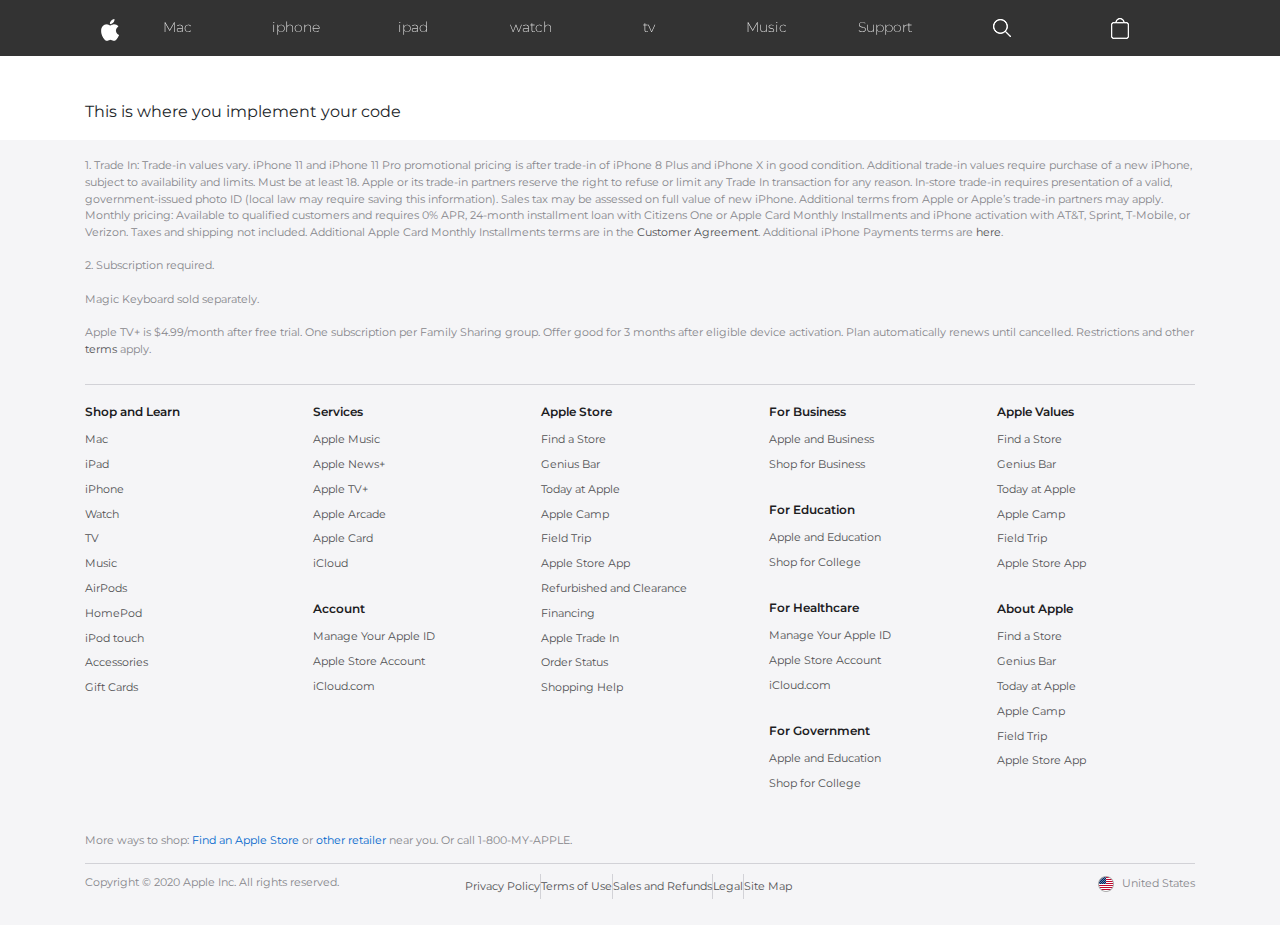
==== index.html @ 17be0328 "Starting file" ====
<!DOCTYPE html>
<html>
  <head>
    <title>Apple Responsive Replica</title>

    <!-- Some meta tags -->
    <meta charset="utf-8" />
    <meta
      name="viewport"
      content="width=device-width, initial-scale=1, shrink-to-fit=no"
    />
    <meta name="title" content="Apple Responsive Replica" />
    <meta
      name="description"
      content="A responsive replica of Apple's website"
    />
    <link rel='icon' href='images/icons/favicon.ico' type='image/x-icon'/ >

    <!-- Link to the Font-Awesome Font -->
    <link
      rel="stylesheet"
      href="https://maxcdn.bootstrapcdn.com/font-awesome/4.6.2/css/font-awesome.min.css"
    />

    <!-- Link to Montserrat font from Google Fonts-->
    <link
      href="https://fonts.googleapis.com/css?family=Montserrat:200,200i,300,300i,400,600,600i,700,700i,800,800i,900,900i&display=swap"
      rel="stylesheet"
    />

    <!-- Styles -->
    <!-- Bootstrap Styles -->
    <link rel="stylesheet" type="text/css" href="css/bootstrap.css" />
    <!-- Custom Styles -->
    <link rel="stylesheet" type="text/css" href="css/styles.css" />
  </head>
  <body>
    <!-- Header navigation -->
    <div class="nav-wrapper fixed-top">
      <div class="container">
        <nav class="navbar navbar-toggleable-sm navbar-expand-md">
          <button
            class="navbar-toggler navbar-toggler-right"
            type="button"
            data-toggle="collapse"
            data-target=".navbar-collapse"
          >
            ☰
          </button>
          <a class="navbar-brand mx-auto" href="#"
            ><img src="images/icons/logo-sm.png"
          /></a>

          <div class="navbar-collapse collapse">
            <ul class="navbar-nav nav-justified w-100 nav-fill">
              <li class="nav-item">
                <a class="nav-link js-scroll-trigger" href="/mac/">Mac</a>
              </li>
              <li class="nav-item">
                <a class="nav-link js-scroll-trigger" href="#">iphone</a>
              </li>
              <li class="nav-item">
                <a class="nav-link js-scroll-trigger" href="#">ipad</a>
              </li>
              <li class="nav-item">
                <a class="nav-link js-scroll-trigger" href="#">watch</a>
              </li>
              <li class="nav-item">
                <a class="nav-link js-scroll-trigger" href="#">tv</a>
              </li>
              <li class="nav-item">
                <a class="nav-link js-scroll-trigger" href="#">Music</a>
              </li>
              <li class="nav-item">
                <a class="nav-link js-scroll-trigger" href="#">Support</a>
              </li>
              <li class="nav-item">
                <a class="nav-link js-scroll-trigger" href="/search/"
                  ><img src="images/icons/search-icon-sm.png"
                /></a>
              </li>
              <li class="nav-item">
                <a class="nav-link js-scroll-trigger" href="/cart/"
                  ><img src="images/icons/cart-sm.png"
                /></a>
              </li>
            </ul>
          </div>
        </nav>
      </div>
    </div>

    <!-- Your code goes in here -->
    <!--  -->
    <div class="top-100">
      <div class="container">
        <p>This is where you implement your code</p>
      </div>
    </div>

    <!-- Footer section stats here -->
    <footer class="footer-wrapper">
      <div class="container">
        <div class="upper-text-container">
          <p>
            1. Trade In: Trade‑in values vary. iPhone 11 and iPhone 11 Pro
            promotional pricing is after trade‑in of iPhone 8 Plus and iPhone X
            in good condition. Additional trade‑in values require purchase of a
            new iPhone, subject to availability and limits. Must be at least 18.
            Apple or its trade-in partners reserve the right to refuse or limit
            any Trade In transaction for any reason. In‑store trade‑in requires
            presentation of a valid, government-issued photo ID (local law may
            require saving this information). Sales tax may be assessed on full
            value of new iPhone. Additional terms from Apple or Apple’s trade-in
            partners may apply. Monthly pricing: Available to qualified
            customers and requires 0% APR, 24-month installment loan with
            Citizens One or Apple Card Monthly Installments and iPhone
            activation with AT&T, Sprint, T-Mobile, or Verizon. Taxes and
            shipping not included. Additional Apple Card Monthly Installments
            terms are in the
            <a
              href="https://www.goldmansachs.com/terms-and-conditions/Apple-Card-Customer-Agreement.pdf"
              target="_blank"
            >
              Customer Agreement</a
            >. Additional iPhone Payments terms are
            <a
              href="https://www.apple.com/legal/sales-support/iphoneinstallments_us/"
            >
              here</a
            >.
          </p>
          <p>
            2. Subscription required.<br /><br />
            Magic Keyboard sold separately.<br /><br />
            Apple TV+ is $4.99/month after free trial. One subscription per
            Family Sharing group. Offer good for 3 months after eligible device
            activation. Plan automatically renews until cancelled. Restrictions
            and other <a href="https://www.apple.com/promo/">terms </a> apply.
          </p>
        </div>
        <div class="footer-links-wrapper row">
          <div class="links-wrapper-1 col-sm-12 col-md">
            <h3>Shop and Learn</h3>
            <ul>
              <li><a href="#">Mac</a></li>
              <li><a href="#">iPad</a></li>
              <li><a href="#">iPhone</a></li>
              <li><a href="#">Watch</a></li>
              <li><a href="#">TV</a></li>
              <li><a href="#">Music</a></li>
              <li><a href="#">AirPods</a></li>
              <li><a href="#">HomePod</a></li>
              <li><a href="#">iPod touch</a></li>
              <li><a href="#">Accessories</a></li>
              <li><a href="#">Gift Cards</a></li>
            </ul>
          </div>
          <div class="links-wrapper-2 col-sm-12 col-md">
            <h3>Services</h3>
            <ul>
              <li><a href="#">Apple Music</a></li>
              <li><a href="#">Apple News+</a></li>
              <li><a href="#">Apple TV+</a></li>
              <li><a href="#">Apple Arcade</a></li>
              <li><a href="#">Apple Card</a></li>
              <li><a href="#">iCloud</a></li>
            </ul>
            <h3>Account</h3>
            <ul>
              <li><a href="#">Manage Your Apple ID</a></li>
              <li><a href="#">Apple Store Account</a></li>
              <li><a href="#">iCloud.com</a></li>
            </ul>
          </div>
          <div class="links-wrapper-3 col-sm-12 col-md">
            <h3>Apple Store</h3>
            <ul>
              <li><a href="#">Find a Store</a></li>
              <li><a href="#">Genius Bar</a></li>
              <li><a href="#">Today at Apple</a></li>
              <li><a href="#">Apple Camp</a></li>
              <li><a href="#">Field Trip</a></li>
              <li><a href="#">Apple Store App</a></li>
              <li><a href="#">Refurbished and Clearance</a></li>
              <li><a href="#">Financing</a></li>
              <li><a href="#">Apple Trade In</a></li>
              <li><a href="#">Order Status</a></li>
              <li><a href="#">Shopping Help</a></li>
            </ul>
          </div>
          <div class="links-wrapper-4 col-sm-12 col-md">
            <h3>For Business</h3>
            <ul>
              <li><a href="#">Apple and Business</a></li>
              <li><a href="#">Shop for Business</a></li>
            </ul>
            <h3>For Education</h3>
            <ul>
              <li><a href="#">Apple and Education</a></li>
              <li><a href="#">Shop for College</a></li>
            </ul>
            <h3>For Healthcare</h3>
            <ul>
              <li><a href="#">Manage Your Apple ID</a></li>
              <li><a href="#">Apple Store Account</a></li>
              <li><a href="#">iCloud.com</a></li>
            </ul>
            <h3>For Government</h3>
            <ul>
              <li><a href="#">Apple and Education</a></li>
              <li><a href="#">Shop for College</a></li>
            </ul>
          </div>
          <div class="links-wrapper-5 col-sm-12 col-md">
            <h3>Apple Values</h3>
            <ul>
              <li><a href="#">Find a Store</a></li>
              <li><a href="#">Genius Bar</a></li>
              <li><a href="#">Today at Apple</a></li>
              <li><a href="#">Apple Camp</a></li>
              <li><a href="#">Field Trip</a></li>
              <li><a href="#">Apple Store App</a></li>
            </ul>
            <h3>About Apple</h3>
            <ul>
              <li><a href="#">Find a Store</a></li>
              <li><a href="#">Genius Bar</a></li>
              <li><a href="#">Today at Apple</a></li>
              <li><a href="#">Apple Camp</a></li>
              <li><a href="#">Field Trip</a></li>
              <li><a href="#">Apple Store App</a></li>
            </ul>
          </div>
        </div>
        <div class="my-apple-wrapper">
          More ways to shop: <a href="#">Find an Apple Store</a> or
          <a href="#">other retailer</a> near you. Or call 1-800-MY-APPLE.
        </div>
        <div class="copyright-wrapper row">
          <div
            class="
              copyright
              col-sm-12
              order-2
              col-md-8
              order-md-1
              col-lg-4
              order-lg-1
            "
          >
            Copyright &copy; 2020 Apple Inc. All rights reserved.
          </div>
          <div class="footer-links-terms col-sm-12 order-3 col-lg-6 order-lg-2">
            <ul>
              <li><a href="#">Privacy Policy</a></li>
              <li><a href="#">Terms of Use</a></li>
              <li><a href="#">Sales and Refunds</a></li>
              <li><a href="#">Legal</a></li>
              <li><a href="#">Site Map</a></li>
            </ul>
          </div>
          <div
            class="
              footer-country
              col-sm-12
              order-1
              col-md-4
              order-md-2
              text-md-right
              col-lg-2
              order-lg-3
            "
          >
            <div class="flag-wrapper"><img src="images/icons/16.png" /></div>
            <div class="footer-country-name">United States</div>
          </div>
        </div>
      </div>
    </footer>
    <!-- Footer section ends here -->

    <!-- Javascript -->

    <!-- jQuery -->
    <script src="https://ajax.googleapis.com/ajax/libs/jquery/3.4.1/jquery.min.js"></script>

    <!-- Bootsrap JS -->
    <script src="js/bootstrap.js"></script>
  </body>
</html>
---- css/styles.css ----
/* General Styling*/
body {
  font-family: "Montserrat", sans-serif;
}
a {
  color: #06c;
}
img {
  max-width: 100%;
}
.white {
  color: #fff;
}
.black {
  color: #1d1d1f;
}
.grey {
  color: #86868b;
}
.top-50 {
  margin-top: 50px;
}
.top-100 {
  margin-top: 100px;
}
/* Header Style */
.nav-wrapper {
  background: rgba(0, 0, 0, 0.8);
  font-size: 0.85em;
  font-weight: 200;
}
.nav-wrapper ul li a {
  color: #fff;
}
.navbar-toggler {
  color: #fff;
}
.nav-item {
  text-align: left !important;
  padding: 4px 0;
  border-bottom: 1px solid #4b4b4b;
}

/* Footer Styling */
.footer-wrapper {
  background-color: #f5f5f7;
  color: #86868b;
  font-size: 0.7em;
}
.footer-wrapper ul {
  list-style: none;
  padding-bottom: 10px;
  padding-inline-start: 0px;
}
.footer-wrapper ul a {
  color: #515154;
}
.my-apple-wrapper {
  padding-bottom: 15px;
  margin-top: 10px;
}
.copyright {
  margin-top: 15px;
}
.footer-country {
  margin-top: 8px;
}
.flag-wrapper {
  display: inline-block;
  vertical-align: middle;
  padding-right: 5px;
}
.footer-country-name {
  display: inline-block;
  vertical-align: middle;
}
.footer-links-terms ul {
  display: flex;
}
.footer-links-terms ul li {
  padding: 0 10px;
  border-right: 1px solid #d2d2d7;
}
.footer-links-terms ul li:first-child {
  padding-left: 0;
}
.footer-links-terms ul li:last-child {
  border-right: 0;
}

.footer-links-wrapper h3 {
  font-size: 12px;
  font-weight: 600;
  color: #1d1d1f;
}
.footer-wrapper ul li {
  padding: 4px 0;
}
.upper-text-container {
  border-bottom: 1px solid #d2d2d7;
  padding: 17px 0 10px;
  margin-bottom: 20px;
}
.upper-text-container a {
  color: #515154;
}

/*Media Query*/
/* Footer */
@media (max-width: 768px) {
  .footer-links-wrapper ul {
    display: none;
  }
  .footer-links-wrapper h3 {
    padding: 10px 0;
    border-bottom: 1px solid #ccc;
  }
  .footer-links-wrapper h3:after {
    font-family: "FontAwesome";
    content: "\f067";
    padding-left: 10px;
    position: absolute;
    right: 25px;
  }
}
@media (min-width: 768px) {
  /*Nav bar*/
  .nav-item {
    text-align: center !important;
    padding: 0;
    border-bottom: 0px;
  }
  /*Footer styling*/
  .my-apple-wrapper {
    border-bottom: 1px solid #d2d2d7;
  }
}
@media (min-width: 992px) {
  /*Footer styling*/
  .copyright {
    margin-top: 10px;
  }
  .footer-country {
    margin-top: 10px;
  }
  .footer-links-terms {
    margin-top: 10px;
  }
}
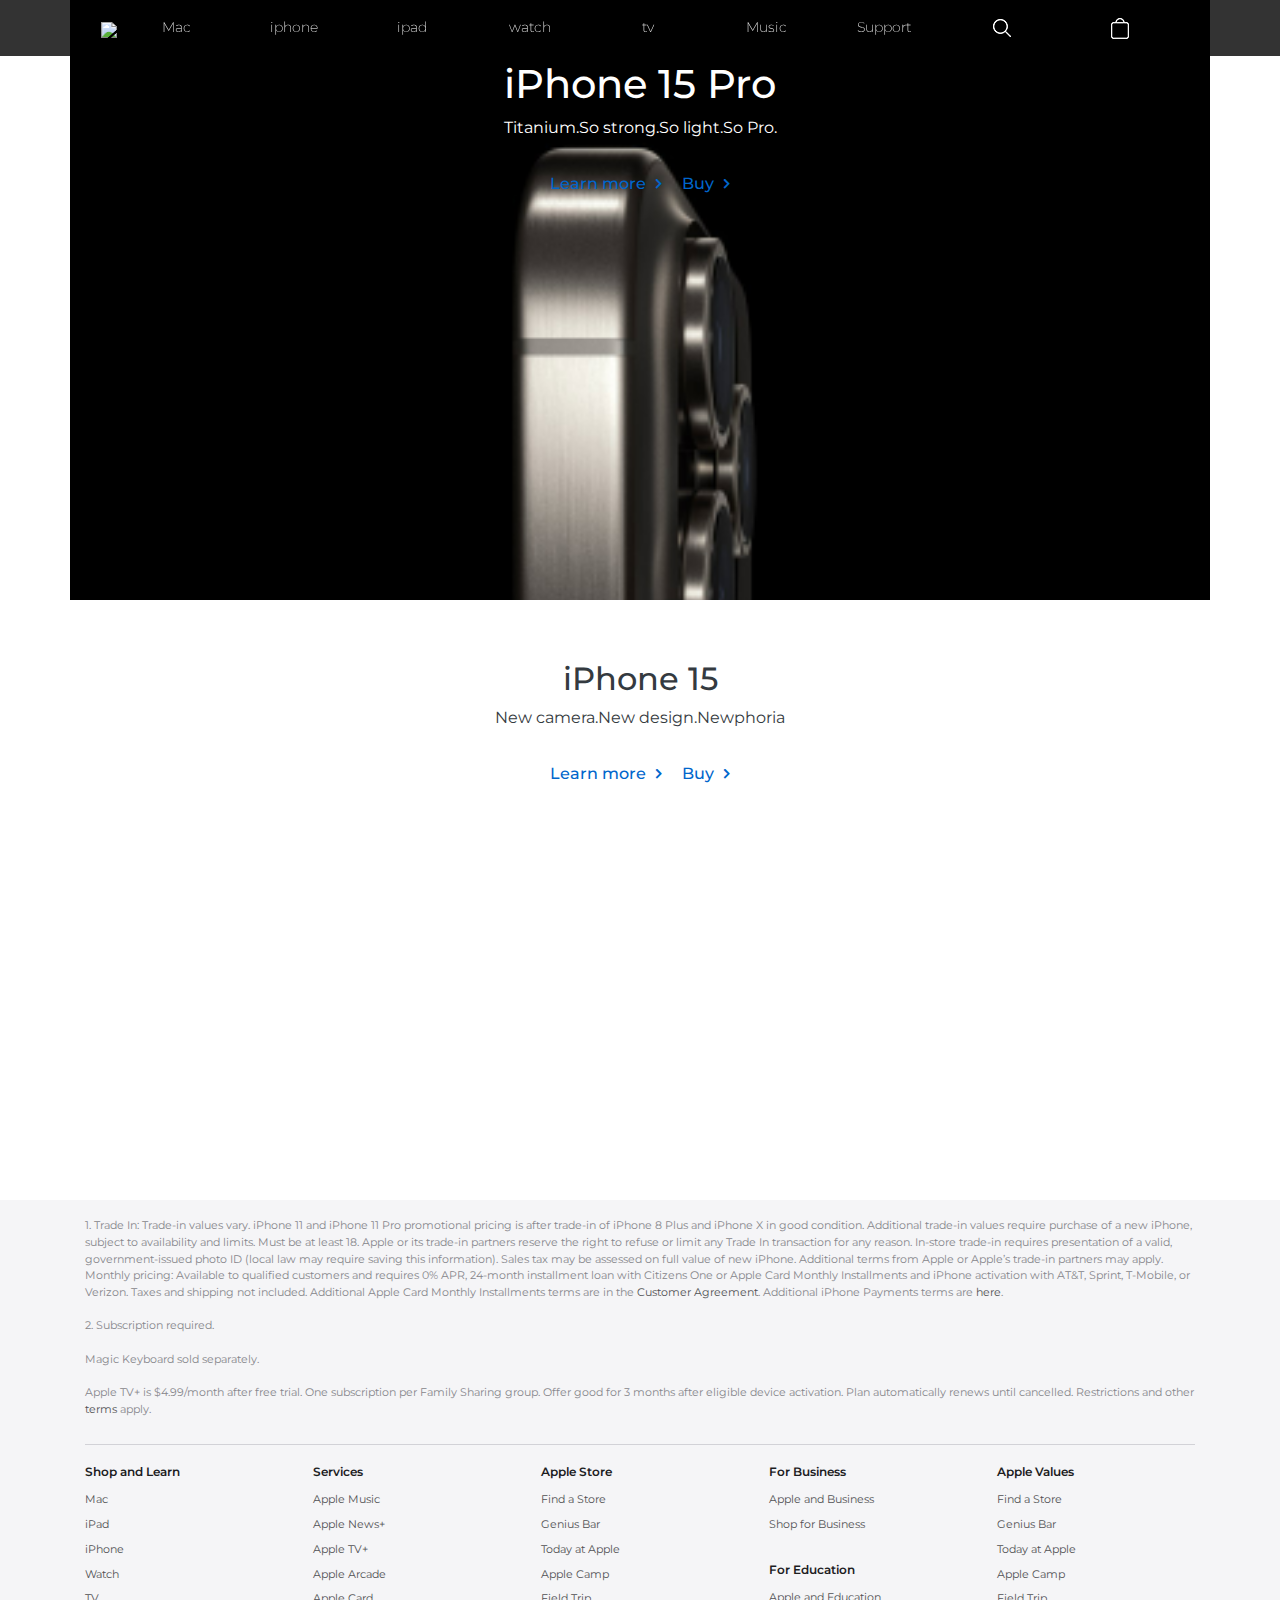
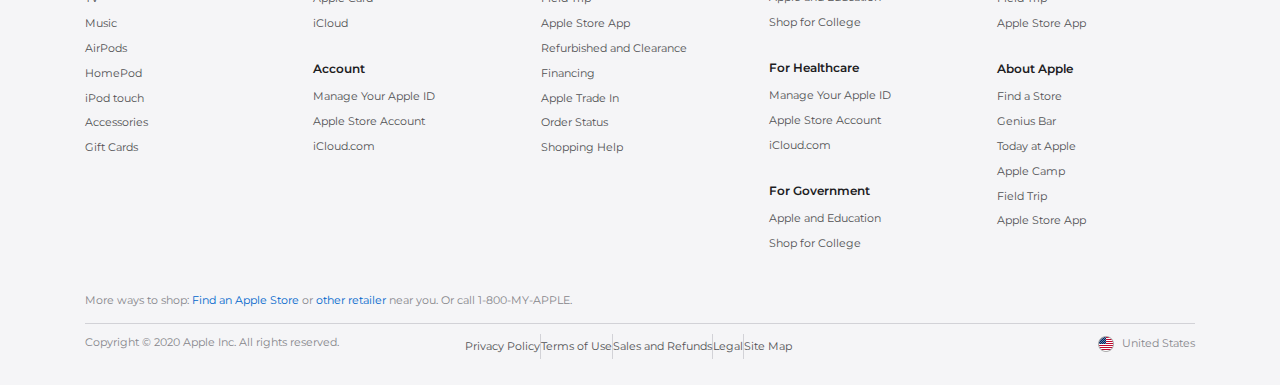
==== commit c8b93c5f: "Working on Section 2" ====
--- a/index.html
+++ b/index.html
@@ -1,245 +1,243 @@
 <!DOCTYPE html>
 <html>
-  <head>
-    <title>Apple Responsive Replica</title>
-
-    <!-- Some meta tags -->
-    <meta charset="utf-8" />
-    <meta
-      name="viewport"
-      content="width=device-width, initial-scale=1, shrink-to-fit=no"
-    />
-    <meta name="title" content="Apple Responsive Replica" />
-    <meta
-      name="description"
-      content="A responsive replica of Apple's website"
-    />
-    <link rel='icon' href='images/icons/favicon.ico' type='image/x-icon'/ >
-
-    <!-- Link to the Font-Awesome Font -->
-    <link
-      rel="stylesheet"
-      href="https://maxcdn.bootstrapcdn.com/font-awesome/4.6.2/css/font-awesome.min.css"
-    />
-
-    <!-- Link to Montserrat font from Google Fonts-->
-    <link
-      href="https://fonts.googleapis.com/css?family=Montserrat:200,200i,300,300i,400,600,600i,700,700i,800,800i,900,900i&display=swap"
-      rel="stylesheet"
-    />
-
-    <!-- Styles -->
-    <!-- Bootstrap Styles -->
-    <link rel="stylesheet" type="text/css" href="css/bootstrap.css" />
-    <!-- Custom Styles -->
-    <link rel="stylesheet" type="text/css" href="css/styles.css" />
-  </head>
-  <body>
-    <!-- Header navigation -->
-    <div class="nav-wrapper fixed-top">
-      <div class="container">
-        <nav class="navbar navbar-toggleable-sm navbar-expand-md">
-          <button
-            class="navbar-toggler navbar-toggler-right"
-            type="button"
-            data-toggle="collapse"
-            data-target=".navbar-collapse"
-          >
-            ☰
-          </button>
-          <a class="navbar-brand mx-auto" href="#"
-            ><img src="images/icons/logo-sm.png"
-          /></a>
-
-          <div class="navbar-collapse collapse">
-            <ul class="navbar-nav nav-justified w-100 nav-fill">
-              <li class="nav-item">
-                <a class="nav-link js-scroll-trigger" href="/mac/">Mac</a>
-              </li>
-              <li class="nav-item">
-                <a class="nav-link js-scroll-trigger" href="#">iphone</a>
-              </li>
-              <li class="nav-item">
-                <a class="nav-link js-scroll-trigger" href="#">ipad</a>
-              </li>
-              <li class="nav-item">
-                <a class="nav-link js-scroll-trigger" href="#">watch</a>
-              </li>
-              <li class="nav-item">
-                <a class="nav-link js-scroll-trigger" href="#">tv</a>
-              </li>
-              <li class="nav-item">
-                <a class="nav-link js-scroll-trigger" href="#">Music</a>
-              </li>
-              <li class="nav-item">
-                <a class="nav-link js-scroll-trigger" href="#">Support</a>
-              </li>
-              <li class="nav-item">
-                <a class="nav-link js-scroll-trigger" href="/search/"
-                  ><img src="images/icons/search-icon-sm.png"
-                /></a>
-              </li>
-              <li class="nav-item">
-                <a class="nav-link js-scroll-trigger" href="/cart/"
-                  ><img src="images/icons/cart-sm.png"
-                /></a>
-              </li>
-            </ul>
-          </div>
-        </nav>
-      </div>
-    </div>
-
-    <!-- Your code goes in here -->
-    <!--  -->
-    <div class="top-100">
-      <div class="container">
-        <p>This is where you implement your code</p>
-      </div>
-    </div>
-
-    <!-- Footer section stats here -->
-    <footer class="footer-wrapper">
-      <div class="container">
-        <div class="upper-text-container">
-          <p>
-            1. Trade In: Trade‑in values vary. iPhone 11 and iPhone 11 Pro
-            promotional pricing is after trade‑in of iPhone 8 Plus and iPhone X
-            in good condition. Additional trade‑in values require purchase of a
-            new iPhone, subject to availability and limits. Must be at least 18.
-            Apple or its trade-in partners reserve the right to refuse or limit
-            any Trade In transaction for any reason. In‑store trade‑in requires
-            presentation of a valid, government-issued photo ID (local law may
-            require saving this information). Sales tax may be assessed on full
-            value of new iPhone. Additional terms from Apple or Apple’s trade-in
-            partners may apply. Monthly pricing: Available to qualified
-            customers and requires 0% APR, 24-month installment loan with
-            Citizens One or Apple Card Monthly Installments and iPhone
-            activation with AT&T, Sprint, T-Mobile, or Verizon. Taxes and
-            shipping not included. Additional Apple Card Monthly Installments
-            terms are in the
-            <a
-              href="https://www.goldmansachs.com/terms-and-conditions/Apple-Card-Customer-Agreement.pdf"
-              target="_blank"
-            >
-              Customer Agreement</a
-            >. Additional iPhone Payments terms are
-            <a
-              href="https://www.apple.com/legal/sales-support/iphoneinstallments_us/"
-            >
-              here</a
-            >.
-          </p>
-          <p>
-            2. Subscription required.<br /><br />
-            Magic Keyboard sold separately.<br /><br />
-            Apple TV+ is $4.99/month after free trial. One subscription per
-            Family Sharing group. Offer good for 3 months after eligible device
-            activation. Plan automatically renews until cancelled. Restrictions
-            and other <a href="https://www.apple.com/promo/">terms </a> apply.
-          </p>
-        </div>
-        <div class="footer-links-wrapper row">
-          <div class="links-wrapper-1 col-sm-12 col-md">
-            <h3>Shop and Learn</h3>
-            <ul>
-              <li><a href="#">Mac</a></li>
-              <li><a href="#">iPad</a></li>
-              <li><a href="#">iPhone</a></li>
-              <li><a href="#">Watch</a></li>
-              <li><a href="#">TV</a></li>
-              <li><a href="#">Music</a></li>
-              <li><a href="#">AirPods</a></li>
-              <li><a href="#">HomePod</a></li>
-              <li><a href="#">iPod touch</a></li>
-              <li><a href="#">Accessories</a></li>
-              <li><a href="#">Gift Cards</a></li>
-            </ul>
-          </div>
-          <div class="links-wrapper-2 col-sm-12 col-md">
-            <h3>Services</h3>
-            <ul>
-              <li><a href="#">Apple Music</a></li>
-              <li><a href="#">Apple News+</a></li>
-              <li><a href="#">Apple TV+</a></li>
-              <li><a href="#">Apple Arcade</a></li>
-              <li><a href="#">Apple Card</a></li>
-              <li><a href="#">iCloud</a></li>
-            </ul>
-            <h3>Account</h3>
-            <ul>
-              <li><a href="#">Manage Your Apple ID</a></li>
-              <li><a href="#">Apple Store Account</a></li>
-              <li><a href="#">iCloud.com</a></li>
-            </ul>
-          </div>
-          <div class="links-wrapper-3 col-sm-12 col-md">
-            <h3>Apple Store</h3>
-            <ul>
-              <li><a href="#">Find a Store</a></li>
-              <li><a href="#">Genius Bar</a></li>
-              <li><a href="#">Today at Apple</a></li>
-              <li><a href="#">Apple Camp</a></li>
-              <li><a href="#">Field Trip</a></li>
-              <li><a href="#">Apple Store App</a></li>
-              <li><a href="#">Refurbished and Clearance</a></li>
-              <li><a href="#">Financing</a></li>
-              <li><a href="#">Apple Trade In</a></li>
-              <li><a href="#">Order Status</a></li>
-              <li><a href="#">Shopping Help</a></li>
-            </ul>
-          </div>
-          <div class="links-wrapper-4 col-sm-12 col-md">
-            <h3>For Business</h3>
-            <ul>
-              <li><a href="#">Apple and Business</a></li>
-              <li><a href="#">Shop for Business</a></li>
-            </ul>
-            <h3>For Education</h3>
-            <ul>
-              <li><a href="#">Apple and Education</a></li>
-              <li><a href="#">Shop for College</a></li>
-            </ul>
-            <h3>For Healthcare</h3>
-            <ul>
-              <li><a href="#">Manage Your Apple ID</a></li>
-              <li><a href="#">Apple Store Account</a></li>
-              <li><a href="#">iCloud.com</a></li>
-            </ul>
-            <h3>For Government</h3>
-            <ul>
-              <li><a href="#">Apple and Education</a></li>
-              <li><a href="#">Shop for College</a></li>
-            </ul>
-          </div>
-          <div class="links-wrapper-5 col-sm-12 col-md">
-            <h3>Apple Values</h3>
-            <ul>
-              <li><a href="#">Find a Store</a></li>
-              <li><a href="#">Genius Bar</a></li>
-              <li><a href="#">Today at Apple</a></li>
-              <li><a href="#">Apple Camp</a></li>
-              <li><a href="#">Field Trip</a></li>
-              <li><a href="#">Apple Store App</a></li>
-            </ul>
-            <h3>About Apple</h3>
-            <ul>
-              <li><a href="#">Find a Store</a></li>
-              <li><a href="#">Genius Bar</a></li>
-              <li><a href="#">Today at Apple</a></li>
-              <li><a href="#">Apple Camp</a></li>
-              <li><a href="#">Field Trip</a></li>
-              <li><a href="#">Apple Store App</a></li>
-            </ul>
-          </div>
-        </div>
-        <div class="my-apple-wrapper">
-          More ways to shop: <a href="#">Find an Apple Store</a> or
-          <a href="#">other retailer</a> near you. Or call 1-800-MY-APPLE.
-        </div>
-        <div class="copyright-wrapper row">
-          <div
-            class="
+
+<head>
+  <title>Apple Responsive Replica</title>
+
+  <!-- Some meta tags -->
+  <meta charset="utf-8" />
+  <meta name="viewport" content="width=device-width, initial-scale=1, shrink-to-fit=no" />
+  <meta name="title" content="Apple Responsive Replica" />
+  <meta name="description" content="A responsive replica of Apple's website" />
+  <link rel='icon' href='images/icons/favicon.ico' type='image/x-icon' />
+
+  <!-- Link to the Font-Awesome Font -->
+  <link rel="stylesheet" href="https://maxcdn.bootstrapcdn.com/font-awesome/4.6.2/css/font-awesome.min.css" />
+
+  <!-- Link to Montserrat font from Google Fonts-->
+  <link
+    href="https://fonts.googleapis.com/css?family=Montserrat:200,200i,300,300i,400,600,600i,700,700i,800,800i,900,900i&display=swap"
+    rel="stylesheet" />
+
+  <!-- Styles -->
+  <!-- Bootstrap Styles -->
+  <link rel="stylesheet" type="text/css" href="css/bootstrap.css" />
+  <!-- Custom Styles -->
+  <link rel="stylesheet" type="text/css" href="css/styles.css" />
+</head>
+
+<body>
+  <!-- Header navigation -->
+  <div class="nav-wrapper fixed-top">
+    <div class="container">
+      <nav class="navbar navbar-toggleable-sm navbar-expand-md">
+        <button class="navbar-toggler navbar-toggler-right" type="button" data-toggle="collapse"
+          data-target=".navbar-collapse">
+          ☰
+        </button>
+        <a class="navbar-brand mx-auto" href="#"><img src="./images/icons/" /></a>
+
+        <div class="navbar-collapse collapse">
+          <ul class="navbar-nav nav-justified w-100 nav-fill">
+            <li class="nav-item">
+              <a class="nav-link js-scroll-trigger" href="/mac/">Mac</a>
+            </li>
+            <li class="nav-item">
+              <a class="nav-link js-scroll-trigger" href="#">iphone</a>
+            </li>
+            <li class="nav-item">
+              <a class="nav-link js-scroll-trigger" href="#">ipad</a>
+            </li>
+            <li class="nav-item">
+              <a class="nav-link js-scroll-trigger" href="#">watch</a>
+            </li>
+            <li class="nav-item">
+              <a class="nav-link js-scroll-trigger" href="#">tv</a>
+            </li>
+            <li class="nav-item">
+              <a class="nav-link js-scroll-trigger" href="#">Music</a>
+            </li>
+            <li class="nav-item">
+              <a class="nav-link js-scroll-trigger" href="#">Support</a>
+            </li>
+            <li class="nav-item">
+              <a class="nav-link js-scroll-trigger" href="/search/"><img src="images/icons/search-icon-sm.png" /></a>
+            </li>
+            <li class="nav-item">
+              <a class="nav-link js-scroll-trigger" href="/cart/"><img src="images/icons/cart-sm.png" /></a>
+            </li>
+          </ul>
+        </div>
+      </nav>
+    </div>
+  </div>
+
+  <!-- Your code goes in here -->
+  <!--  -->
+    <div class="container iphon15-pro">
+      <h1>iPhone 15 Pro</h1>
+      <p>Titanium.So strong.So light.So Pro.</p>
+      <div class="links-wrapper ">
+        <ul class="list-unstyled">
+          <li class="d-inline-block pr-3">
+            <a href="https://www.apple.com/iphone-15-pro/">Learn more</a>
+          </li>
+          <li class="d-inline-block">
+            <a href="https://www.apple.com/us/shop/goto/buy_iphone/iphone_15_pro">Buy</a>
+          </li>
+        </ul>
+      </div>
+    </div>
+<!-- Section 2 -->
+   <div class="container iphon15">
+      <h2 class="text-dark">iPhone 15 </h2>
+      <p class="text-dark">New camera.New design.Newphoria</p>
+      <div class="links-wrapper ">
+        <ul class="list-unstyled">
+          <li class="d-inline-block pr-3">
+            <a href="https://www.apple.com/iphone-15-pro/">Learn more</a>
+          </li>
+          <li class="d-inline-block">
+            <a href="https://www.apple.com/us/shop/goto/buy_iphone/iphone_15_pro">Buy</a>
+          </li>
+        </ul>
+      </div>
+    </div>
+  
+  <!-- Footer section stats here -->
+  <footer class="footer-wrapper">
+    <div class="container">
+      <div class="upper-text-container">
+        <p>
+          1. Trade In: Trade‑in values vary. iPhone 11 and iPhone 11 Pro
+          promotional pricing is after trade‑in of iPhone 8 Plus and iPhone X
+          in good condition. Additional trade‑in values require purchase of a
+          new iPhone, subject to availability and limits. Must be at least 18.
+          Apple or its trade-in partners reserve the right to refuse or limit
+          any Trade In transaction for any reason. In‑store trade‑in requires
+          presentation of a valid, government-issued photo ID (local law may
+          require saving this information). Sales tax may be assessed on full
+          value of new iPhone. Additional terms from Apple or Apple’s trade-in
+          partners may apply. Monthly pricing: Available to qualified
+          customers and requires 0% APR, 24-month installment loan with
+          Citizens One or Apple Card Monthly Installments and iPhone
+          activation with AT&T, Sprint, T-Mobile, or Verizon. Taxes and
+          shipping not included. Additional Apple Card Monthly Installments
+          terms are in the
+          <a href="https://www.goldmansachs.com/terms-and-conditions/Apple-Card-Customer-Agreement.pdf" target="_blank">
+            Customer Agreement</a>. Additional iPhone Payments terms are
+          <a href="https://www.apple.com/legal/sales-support/iphoneinstallments_us/">
+            here</a>.
+        </p>
+        <p>
+          2. Subscription required.<br /><br />
+          Magic Keyboard sold separately.<br /><br />
+          Apple TV+ is $4.99/month after free trial. One subscription per
+          Family Sharing group. Offer good for 3 months after eligible device
+          activation. Plan automatically renews until cancelled. Restrictions
+          and other <a href="https://www.apple.com/promo/">terms </a> apply.
+        </p>
+      </div>
+      <div class="footer-links-wrapper row">
+        <div class="links-wrapper-1 col-sm-12 col-md">
+          <h3>Shop and Learn</h3>
+          <ul>
+            <li><a href="#">Mac</a></li>
+            <li><a href="#">iPad</a></li>
+            <li><a href="#">iPhone</a></li>
+            <li><a href="#">Watch</a></li>
+            <li><a href="#">TV</a></li>
+            <li><a href="#">Music</a></li>
+            <li><a href="#">AirPods</a></li>
+            <li><a href="#">HomePod</a></li>
+            <li><a href="#">iPod touch</a></li>
+            <li><a href="#">Accessories</a></li>
+            <li><a href="#">Gift Cards</a></li>
+          </ul>
+        </div>
+        <div class="links-wrapper-2 col-sm-12 col-md">
+          <h3>Services</h3>
+          <ul>
+            <li><a href="#">Apple Music</a></li>
+            <li><a href="#">Apple News+</a></li>
+            <li><a href="#">Apple TV+</a></li>
+            <li><a href="#">Apple Arcade</a></li>
+            <li><a href="#">Apple Card</a></li>
+            <li><a href="#">iCloud</a></li>
+          </ul>
+          <h3>Account</h3>
+          <ul>
+            <li><a href="#">Manage Your Apple ID</a></li>
+            <li><a href="#">Apple Store Account</a></li>
+            <li><a href="#">iCloud.com</a></li>
+          </ul>
+        </div>
+        <div class="links-wrapper-3 col-sm-12 col-md">
+          <h3>Apple Store</h3>
+          <ul>
+            <li><a href="#">Find a Store</a></li>
+            <li><a href="#">Genius Bar</a></li>
+            <li><a href="#">Today at Apple</a></li>
+            <li><a href="#">Apple Camp</a></li>
+            <li><a href="#">Field Trip</a></li>
+            <li><a href="#">Apple Store App</a></li>
+            <li><a href="#">Refurbished and Clearance</a></li>
+            <li><a href="#">Financing</a></li>
+            <li><a href="#">Apple Trade In</a></li>
+            <li><a href="#">Order Status</a></li>
+            <li><a href="#">Shopping Help</a></li>
+          </ul>
+        </div>
+        <div class="links-wrapper-4 col-sm-12 col-md">
+          <h3>For Business</h3>
+          <ul>
+            <li><a href="#">Apple and Business</a></li>
+            <li><a href="#">Shop for Business</a></li>
+          </ul>
+          <h3>For Education</h3>
+          <ul>
+            <li><a href="#">Apple and Education</a></li>
+            <li><a href="#">Shop for College</a></li>
+          </ul>
+          <h3>For Healthcare</h3>
+          <ul>
+            <li><a href="#">Manage Your Apple ID</a></li>
+            <li><a href="#">Apple Store Account</a></li>
+            <li><a href="#">iCloud.com</a></li>
+          </ul>
+          <h3>For Government</h3>
+          <ul>
+            <li><a href="#">Apple and Education</a></li>
+            <li><a href="#">Shop for College</a></li>
+          </ul>
+        </div>
+        <div class="links-wrapper-5 col-sm-12 col-md">
+          <h3>Apple Values</h3>
+          <ul>
+            <li><a href="#">Find a Store</a></li>
+            <li><a href="#">Genius Bar</a></li>
+            <li><a href="#">Today at Apple</a></li>
+            <li><a href="#">Apple Camp</a></li>
+            <li><a href="#">Field Trip</a></li>
+            <li><a href="#">Apple Store App</a></li>
+          </ul>
+          <h3>About Apple</h3>
+          <ul>
+            <li><a href="#">Find a Store</a></li>
+            <li><a href="#">Genius Bar</a></li>
+            <li><a href="#">Today at Apple</a></li>
+            <li><a href="#">Apple Camp</a></li>
+            <li><a href="#">Field Trip</a></li>
+            <li><a href="#">Apple Store App</a></li>
+          </ul>
+        </div>
+      </div>
+      <div class="my-apple-wrapper">
+        More ways to shop: <a href="#">Find an Apple Store</a> or
+        <a href="#">other retailer</a> near you. Or call 1-800-MY-APPLE.
+      </div>
+      <div class="copyright-wrapper row">
+        <div class="
               copyright
               col-sm-12
               order-2
@@ -247,21 +245,19 @@
               order-md-1
               col-lg-4
               order-lg-1
-            "
-          >
-            Copyright &copy; 2020 Apple Inc. All rights reserved.
-          </div>
-          <div class="footer-links-terms col-sm-12 order-3 col-lg-6 order-lg-2">
-            <ul>
-              <li><a href="#">Privacy Policy</a></li>
-              <li><a href="#">Terms of Use</a></li>
-              <li><a href="#">Sales and Refunds</a></li>
-              <li><a href="#">Legal</a></li>
-              <li><a href="#">Site Map</a></li>
-            </ul>
-          </div>
-          <div
-            class="
+            ">
+          Copyright &copy; 2020 Apple Inc. All rights reserved.
+        </div>
+        <div class="footer-links-terms col-sm-12 order-3 col-lg-6 order-lg-2">
+          <ul>
+            <li><a href="#">Privacy Policy</a></li>
+            <li><a href="#">Terms of Use</a></li>
+            <li><a href="#">Sales and Refunds</a></li>
+            <li><a href="#">Legal</a></li>
+            <li><a href="#">Site Map</a></li>
+          </ul>
+        </div>
+        <div class="
               footer-country
               col-sm-12
               order-1
@@ -270,22 +266,22 @@
               text-md-right
               col-lg-2
               order-lg-3
-            "
-          >
-            <div class="flag-wrapper"><img src="images/icons/16.png" /></div>
-            <div class="footer-country-name">United States</div>
-          </div>
-        </div>
-      </div>
-    </footer>
-    <!-- Footer section ends here -->
-
-    <!-- Javascript -->
-
-    <!-- jQuery -->
-    <script src="https://ajax.googleapis.com/ajax/libs/jquery/3.4.1/jquery.min.js"></script>
-
-    <!-- Bootsrap JS -->
-    <script src="js/bootstrap.js"></script>
-  </body>
-</html>
+            ">
+          <div class="flag-wrapper"><img src="images/icons/16.png" /></div>
+          <div class="footer-country-name">United States</div>
+        </div>
+      </div>
+    </div>
+  </footer>
+  <!-- Footer section ends here -->
+
+  <!-- Javascript -->
+
+  <!-- jQuery -->
+  <script src="https://ajax.googleapis.com/ajax/libs/jquery/3.4.1/jquery.min.js"></script>
+
+  <!-- Bootsrap JS -->
+  <script src="js/bootstrap.js"></script>
+</body>
+
+</html>--- a/css/styles.css
+++ b/css/styles.css
@@ -147,3 +147,33 @@
     margin-top: 10px;
   }
 }
+.links-wrapper {
+  padding: 15px 0;
+  font-weight: 500;
+}
+.links-wrapper ul li a:after {
+  font-family: "FontAwesome";
+  font-weight: 900;
+  content: "\f105";
+  padding-left: 10px;
+}
+.iphon15-pro{
+  background-image: url("../images/home/iphone 15. for mobilepng.png");
+  height: 600px;
+  background-position: center;
+  background-repeat: no-repeat;
+  background-size: cover;
+  text-align: center;
+  padding: 60px 30px;
+  color: #fff;
+}
+.iphon15{
+  background-image: url("../images/home/iPhone 15 camera pro.png");
+  height: 600px;
+  background-position: center;
+  background-repeat: no-repeat;
+  background-size: cover;
+  text-align: center;
+  padding: 60px 30px;
+  color: #fff;
+}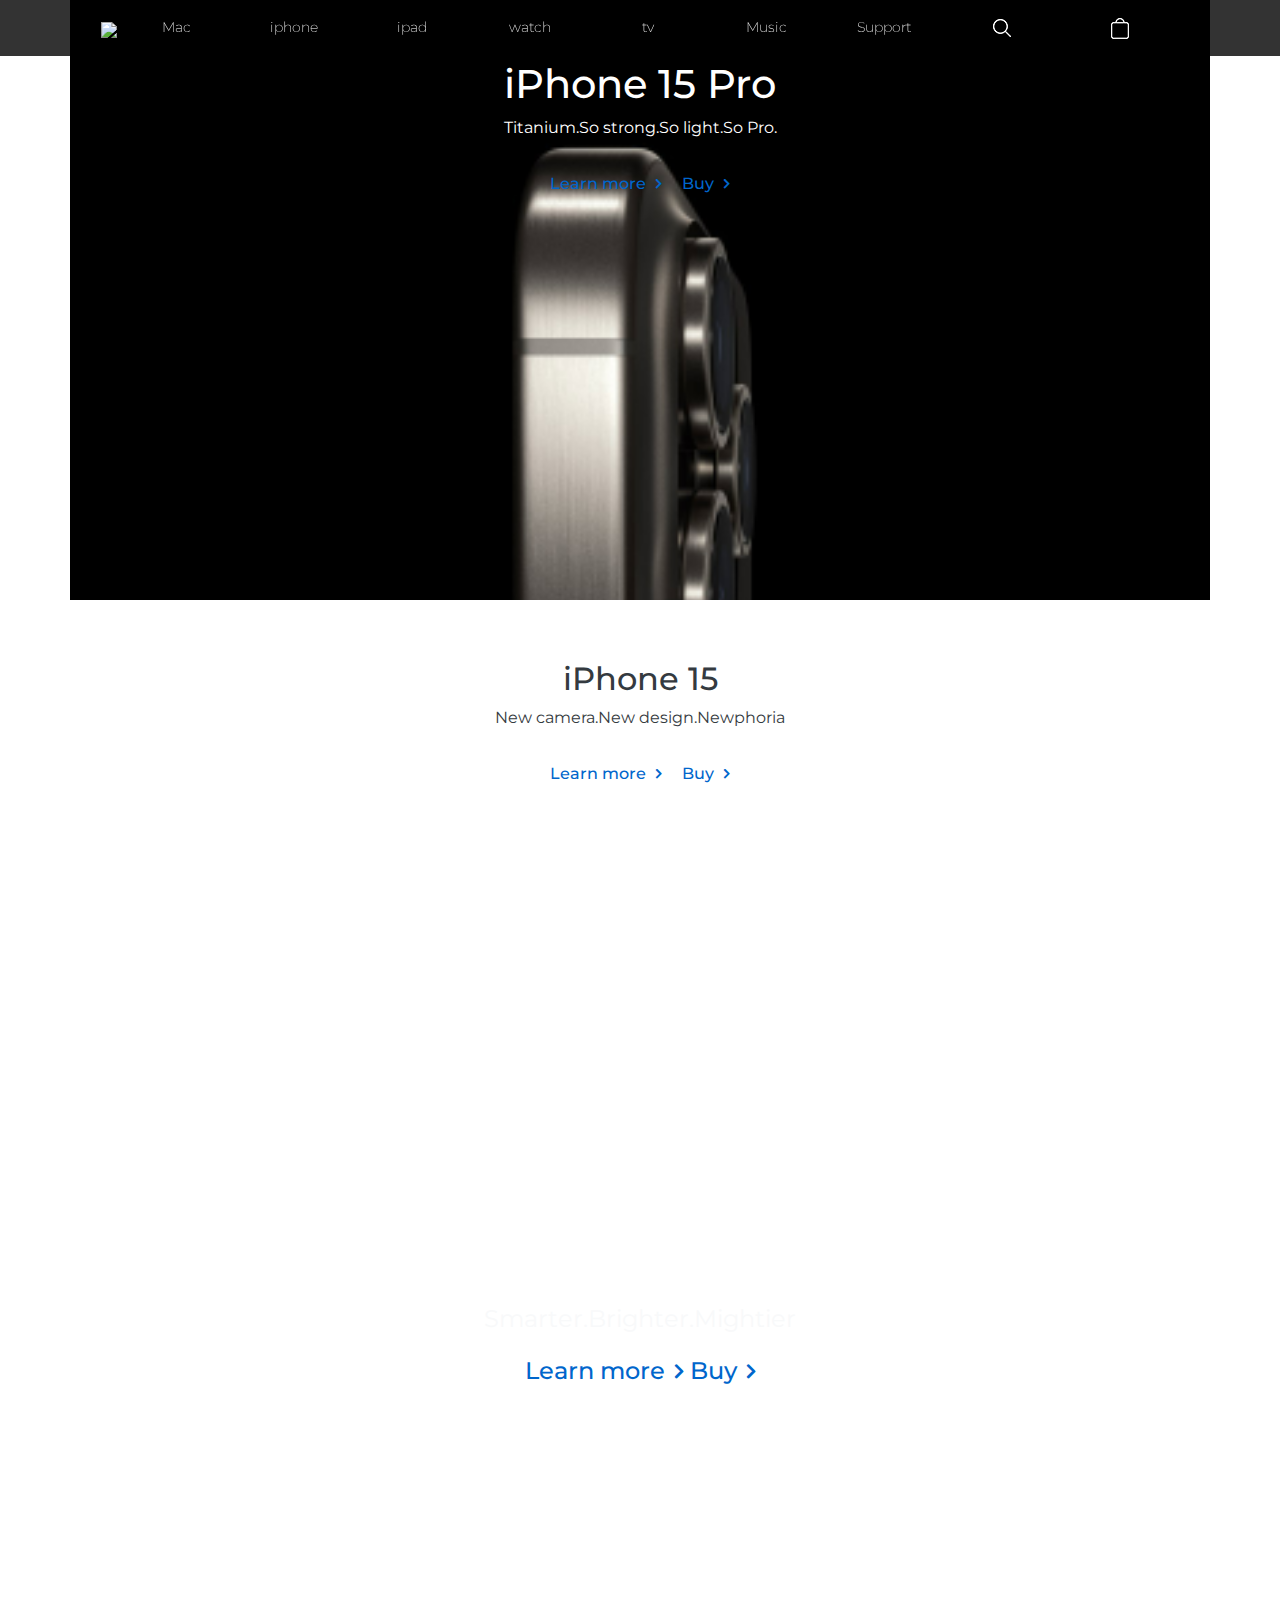
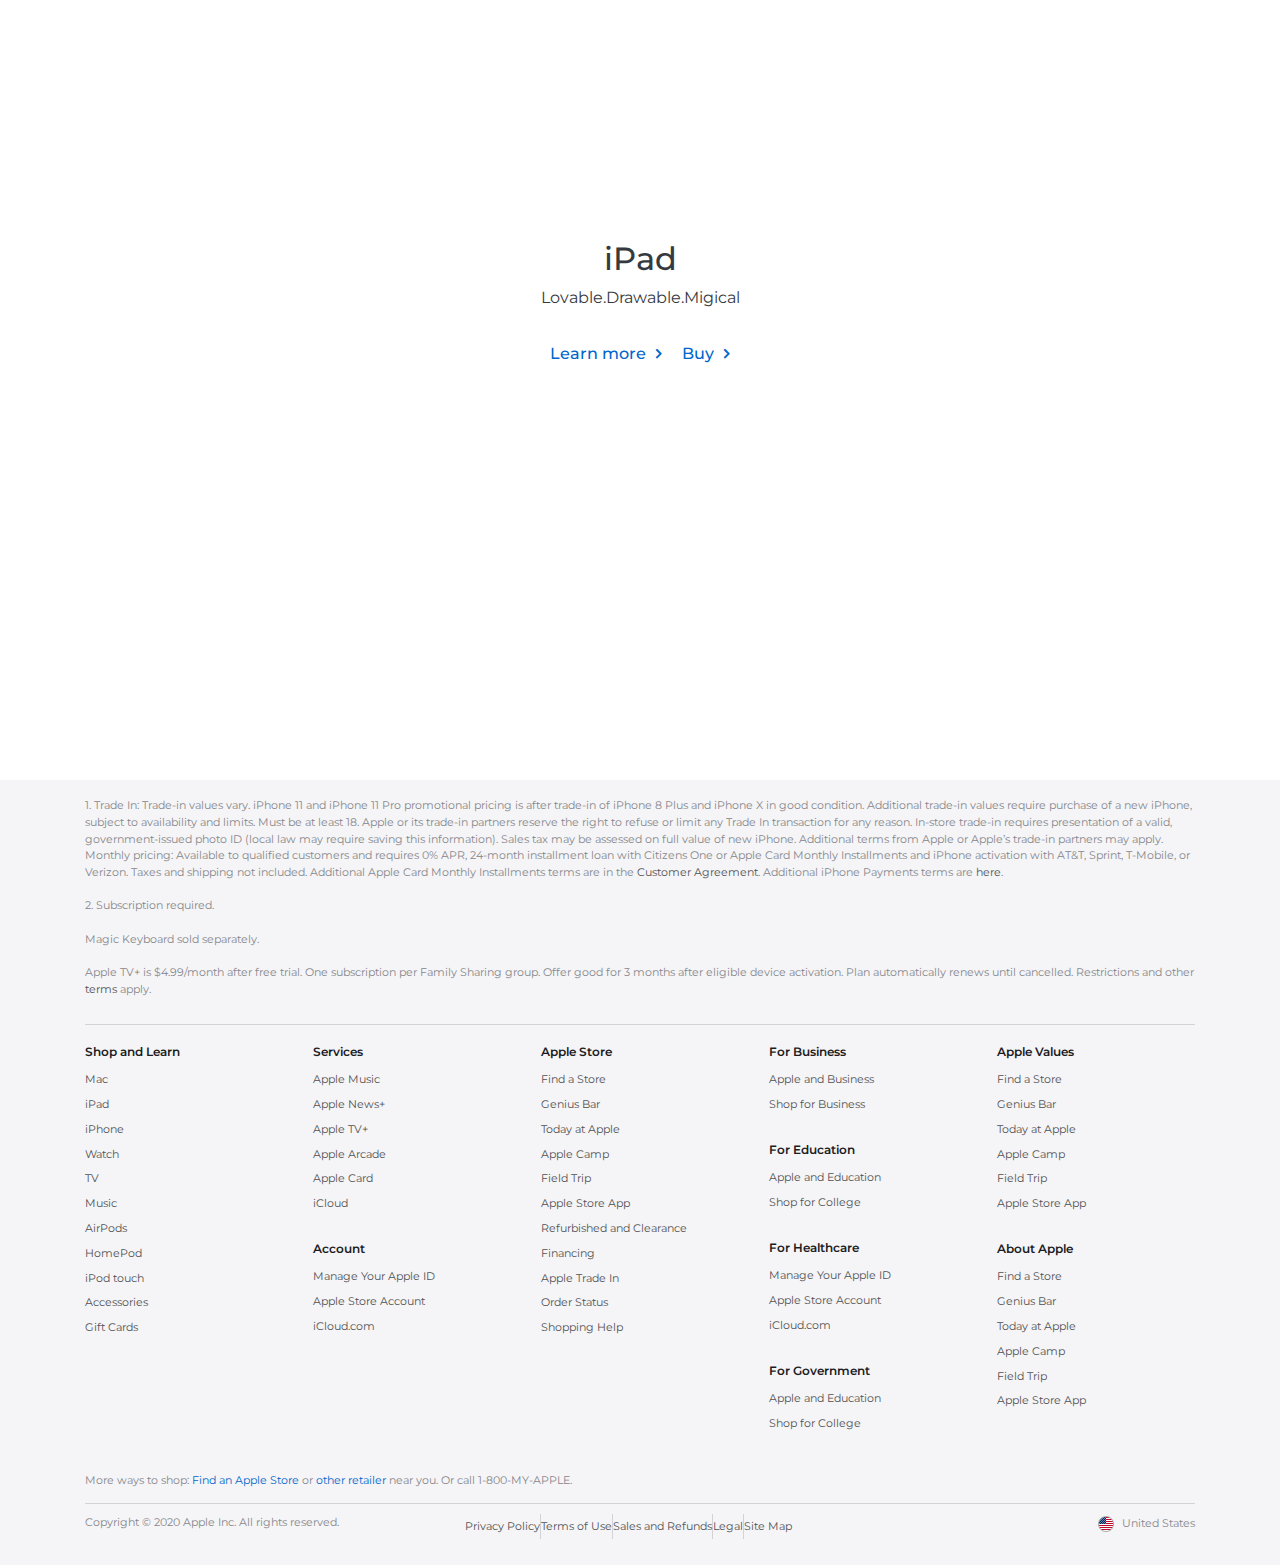
==== commit 7a1a819c: "Working on Ipad section" ====
--- a/index.html
+++ b/index.html
@@ -74,36 +74,72 @@
 
   <!-- Your code goes in here -->
   <!--  -->
-    <div class="container iphon15-pro">
-      <h1>iPhone 15 Pro</h1>
-      <p>Titanium.So strong.So light.So Pro.</p>
-      <div class="links-wrapper ">
-        <ul class="list-unstyled">
-          <li class="d-inline-block pr-3">
-            <a href="https://www.apple.com/iphone-15-pro/">Learn more</a>
+  <div class="container iphon15-pro">
+    <h1>iPhone 15 Pro</h1>
+    <p>Titanium.So strong.So light.So Pro.</p>
+    <div class="links-wrapper ">
+      <ul class="list-unstyled">
+        <li class="d-inline-block pr-3">
+          <a href="https://www.apple.com/iphone-15-pro/">Learn more</a>
+        </li>
+        <li class="d-inline-block">
+          <a href="https://www.apple.com/us/shop/goto/buy_iphone/iphone_15_pro">Buy</a>
+        </li>
+      </ul>
+    </div>
+  </div>
+  <!-- Section 2 -->
+  <div class="container iphon15">
+    <h2 class="text-dark">iPhone 15 </h2>
+    <p class="text-dark">New camera.New design.Newphoria</p>
+    <div class="links-wrapper ">
+      <ul class="list-unstyled">
+        <li class="d-inline-block pr-3">
+          <a href="https://www.apple.com/iphone-15-pro/">Learn more</a>
+        </li>
+        <li class="d-inline-block">
+          <a href="https://www.apple.com/us/shop/goto/buy_iphone/iphone_15_pro">Buy</a>
+        </li>
+      </ul>
+    </div>
+  </div>
+  <!-- TODO: for mobile some thing is heear -->
+<!-- Watch Section -->
+  <section class="container-fluid watch">
+    <div>
+        <img src="./images//icons/apple watch series 9 .png" alt="" />
+      <div class="text-light">
+        Smarter.Brighter.Mightier
+      </div>
+
+      <div class="links-wrapper">
+        <ul class="list-unstyled ">
+          <li class="d-inline-block">
+            <a href="https://www.apple.com/apple-watch-series-9/">Learn more</a>
           </li>
           <li class="d-inline-block">
-            <a href="https://www.apple.com/us/shop/goto/buy_iphone/iphone_15_pro">Buy</a>
+            <a href="https://www.apple.com/us/shop/goto/buy_watch/apple_watch_series_9">Buy</a>
           </li>
         </ul>
       </div>
     </div>
-<!-- Section 2 -->
-   <div class="container iphon15">
-      <h2 class="text-dark">iPhone 15 </h2>
-      <p class="text-dark">New camera.New design.Newphoria</p>
-      <div class="links-wrapper ">
-        <ul class="list-unstyled">
-          <li class="d-inline-block pr-3">
-            <a href="https://www.apple.com/iphone-15-pro/">Learn more</a>
-          </li>
-          <li class="d-inline-block">
-            <a href="https://www.apple.com/us/shop/goto/buy_iphone/iphone_15_pro">Buy</a>
-          </li>
-        </ul>
-      </div>
-    </div>
-  
+  </section>
+  <!-- Ipad Section -->
+    <div class="container iphon15">
+    <h2 class="text-dark">iPad </h2>
+    <p class="text-dark">Lovable.Drawable.Migical</p>
+    <div class="links-wrapper ">
+      <ul class="list-unstyled">
+        <li class="d-inline-block pr-3">
+          <a href="https://www.apple.com/iphone-15-pro/">Learn more</a>
+        </li>
+        <li class="d-inline-block">
+          <a href="https://www.apple.com/us/shop/goto/buy_iphone/iphone_15_pro">Buy</a>
+        </li>
+      </ul>
+    </div>
+  </div>
+
   <!-- Footer section stats here -->
   <footer class="footer-wrapper">
     <div class="container">
--- a/css/styles.css
+++ b/css/styles.css
@@ -176,4 +176,14 @@
   text-align: center;
   padding: 60px 30px;
   color: #fff;
+}
+.watch{
+    background-image: url("../images/home/appe watch pro.png");
+  height: 580px;
+  background-position: center;
+  background-repeat: no-repeat;
+  font-size: 24px;
+  background-size: cover;
+  text-align: center;
+  padding: 65px 20px;
 }